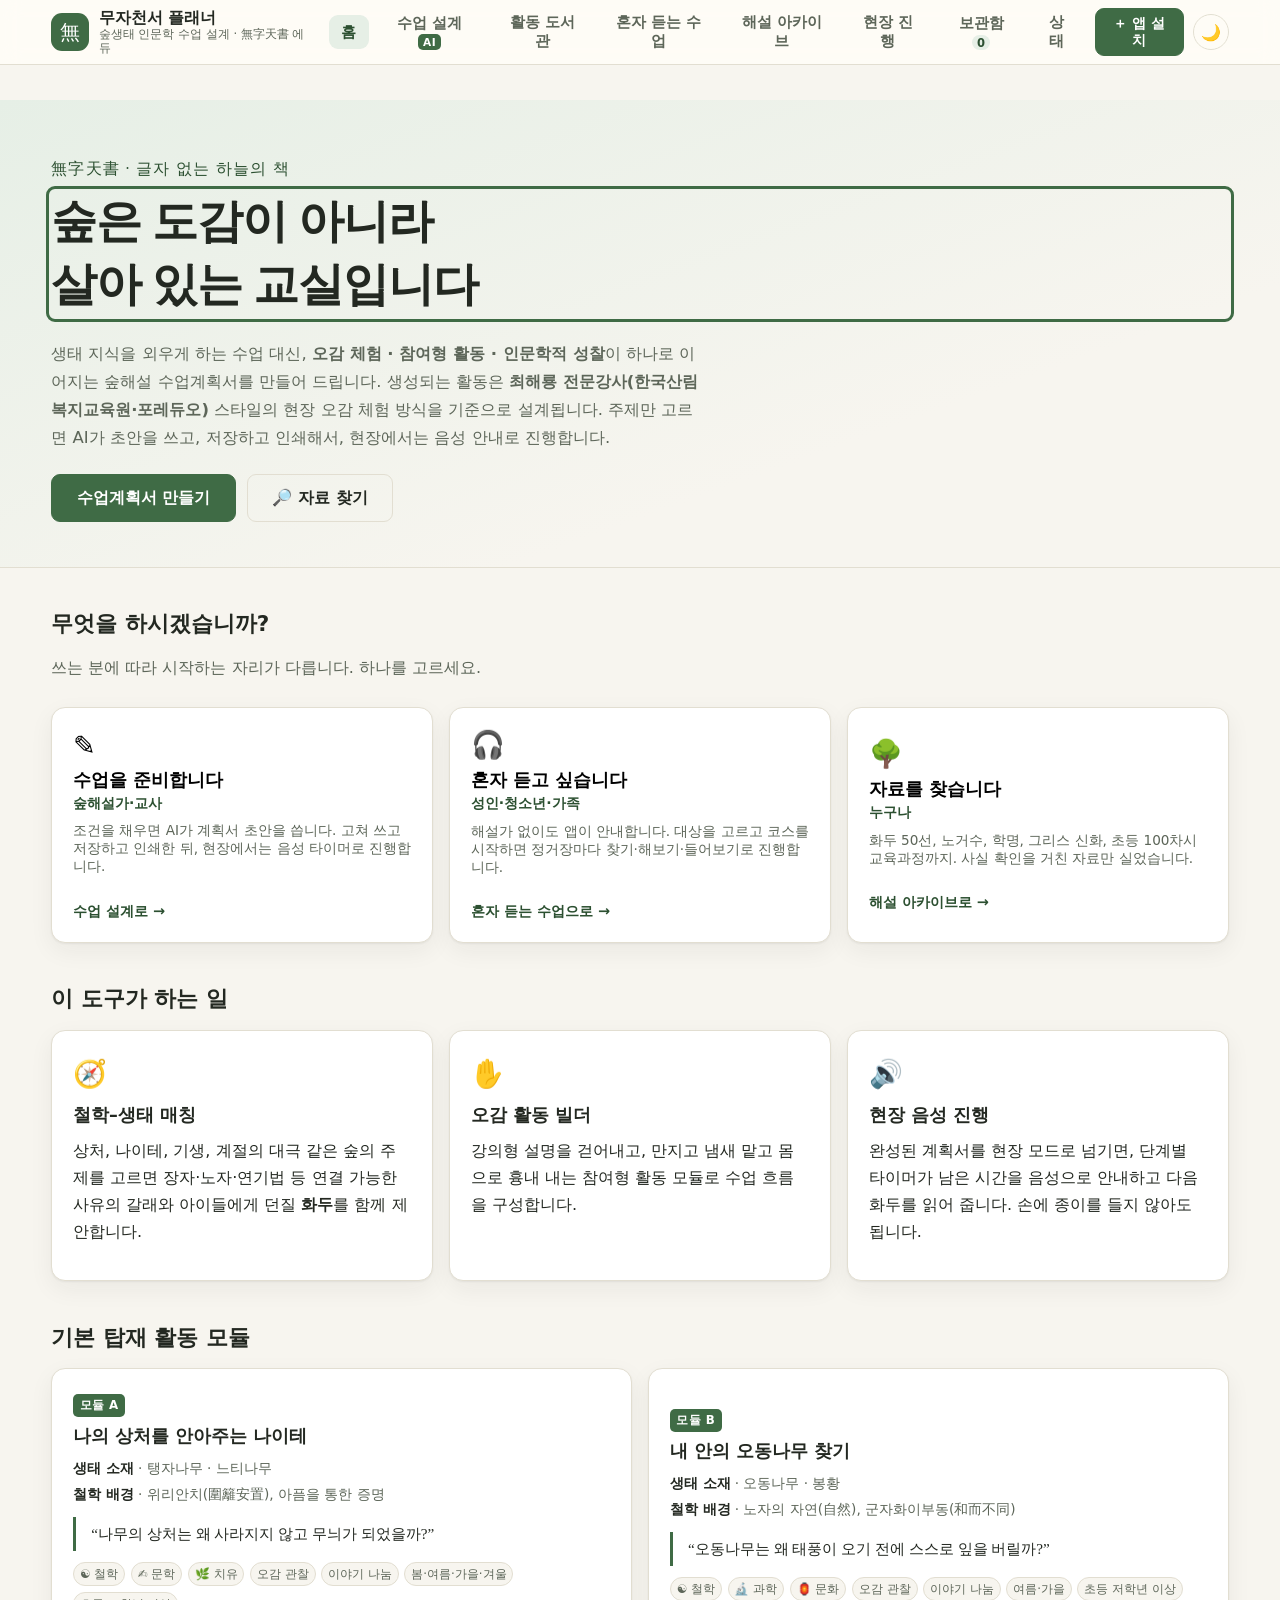
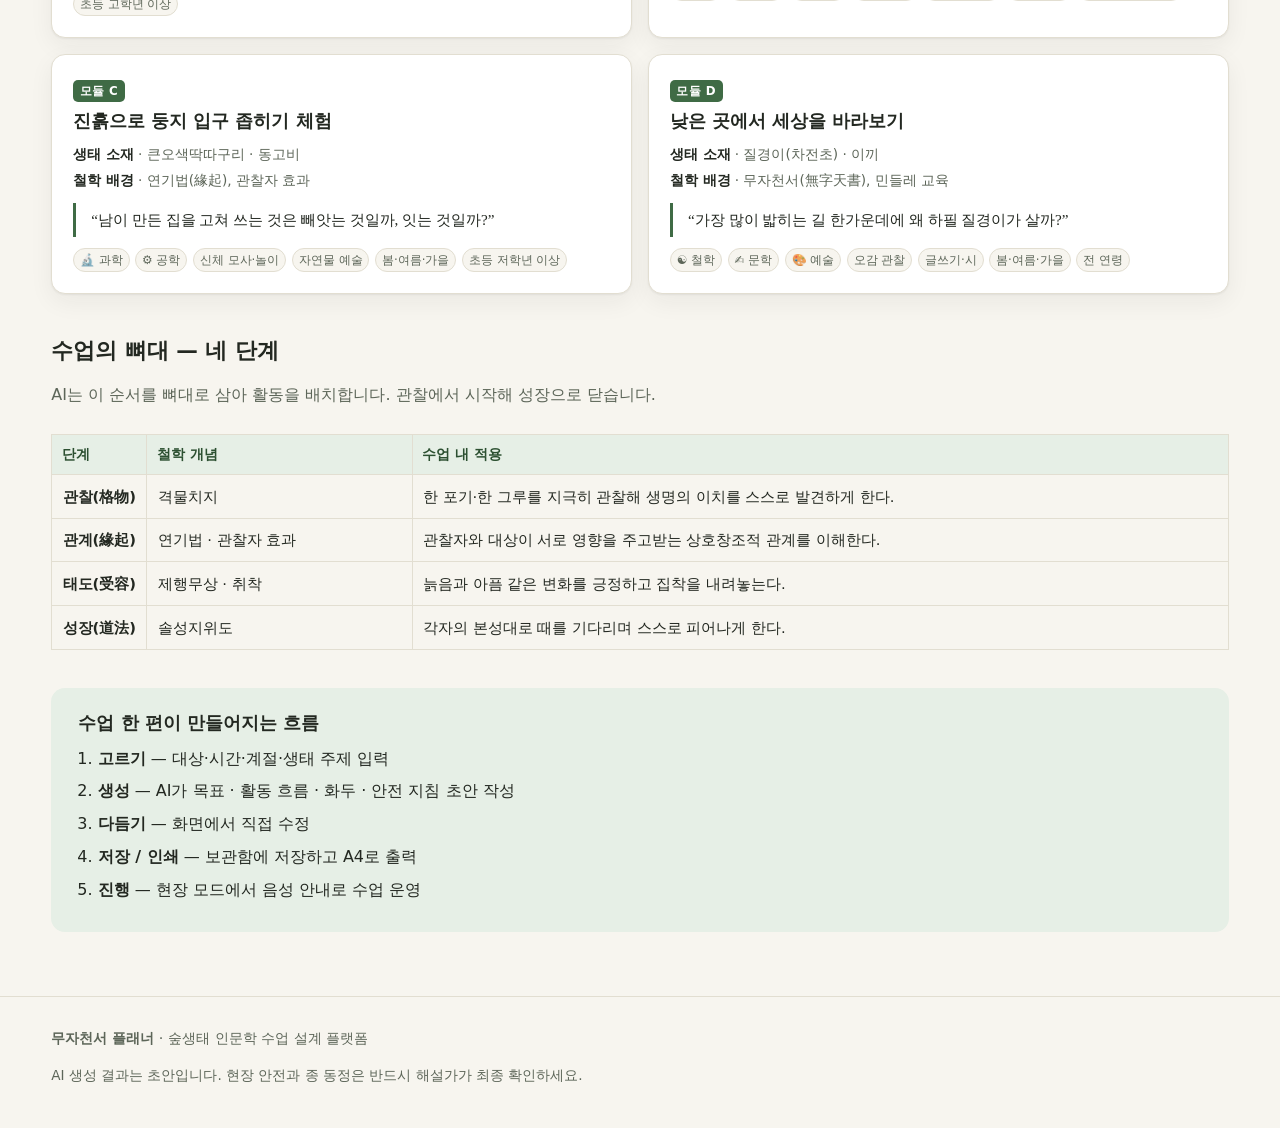
==== public/index.html @ d21515f6 "v2.1 자체 감사에서 찾은 결함 수정과 사용성·접근성 보강 앱을 스스로 검사해 결함을 찾고 고쳤습니다.  ## 결함 3건 1. 한 줄 기록이 저장만 되고 다시 볼 화면이 없었음 " ====
<!DOCTYPE html>
<html lang="ko">
<head>
<meta charset="UTF-8" />
<meta name="viewport" content="width=device-width, initial-scale=1.0, viewport-fit=cover" />
<title>무자천서 에듀 | 숲생태 인문학 기반 맞춤형 수업 설계 플랫폼</title>
<meta name="description" content="숲해설가와 생태교육자를 위한 AI 수업계획서 설계 도구. 오감 활동과 인문학적 성찰을 결합한 수업안을 만들고, 저장하고, 인쇄하고, 현장에서 음성 안내로 진행합니다." />
<meta name="theme-color" content="#3f6b45" />
<meta name="mobile-web-app-capable" content="yes" />
<meta name="apple-mobile-web-app-capable" content="yes" />
<meta name="apple-mobile-web-app-status-bar-style" content="default" />
<meta name="apple-mobile-web-app-title" content="무자천서" />
<link rel="manifest" href="manifest.webmanifest" />
<link rel="apple-touch-icon" href="icon-192.png" />
<link rel="stylesheet" href="css/style.css" />
<link rel="icon" href="data:image/svg+xml,<svg xmlns='http://www.w3.org/2000/svg' viewBox='0 0 100 100'><text y='.9em' font-size='90'>🌳</text></svg>" />
</head>
<body>

<a href="#main" class="skip-link">본문으로 바로가기</a>

<!-- ===== 헤더 / 네비게이션 ===== -->
<header class="site-header" id="siteHeader">
  <div class="wrap header-inner">
    <a href="#home" class="brand" data-nav="home">
      <span class="brand-mark">無</span>
      <span class="brand-text">
        <strong>무자천서 플래너</strong>
        <small>숲생태 인문학 수업 설계 · 無字天書 에듀</small>
      </span>
    </a>

    <button class="nav-toggle" id="navToggle" aria-label="메뉴 열기" aria-expanded="false">
      <span></span><span></span><span></span>
    </button>

    <nav class="site-nav" id="siteNav" aria-label="주요 메뉴">
      <button class="nav-link is-active" data-nav="home">홈</button>
      <button class="nav-link" data-nav="design">수업 설계 <span class="badge-ai">AI</span></button>
      <button class="nav-link" data-nav="library">활동 도서관</button>
      <button class="nav-link" data-nav="solo">혼자 듣는 수업</button>
      <button class="nav-link" data-nav="corpus">해설 아카이브</button>
      <button class="nav-link" data-nav="field">현장 진행</button>
      <button class="nav-link" data-nav="archive">보관함 <span class="chip" id="archiveCount">0</span></button>
      <button class="nav-link" data-nav="status">상태</button>
      <button class="btn btn-sm btn-primary install-btn" id="btnInstall" hidden>＋ 앱 설치</button>
      <button class="theme-toggle" id="themeToggle" aria-label="다크 모드 전환">🌙</button>
    </nav>
  </div>
</header>

<main id="main">

<!-- ===== 1. 홈 ===== -->
<section class="page is-active" id="page-home">
  <div class="hero">
    <div class="wrap">
      <p class="eyebrow">無字天書 · 글자 없는 하늘의 책</p>
      <h1>숲은 도감이 아니라<br />살아 있는 교실입니다</h1>
      <p class="lead">
        생태 지식을 외우게 하는 수업 대신, <b>오감 체험 · 참여형 활동 · 인문학적 성찰</b>이
        하나로 이어지는 숲해설 수업계획서를 만들어 드립니다.
        생성되는 활동은 <b>최해룡 전문강사(한국산림복지교육원·포레듀오)</b> 스타일의
        현장 오감 체험 방식을 기준으로 설계됩니다.
        주제만 고르면 AI가 초안을 쓰고, 저장하고 인쇄해서, 현장에서는 음성 안내로 진행합니다.
      </p>
      <div class="hero-actions">
        <button class="btn btn-primary btn-lg" data-nav="design">수업계획서 만들기</button>
        <button class="btn btn-ghost btn-lg" type="button" onclick="focusSearch()">🔎 자료 찾기</button>
      </div>
    </div>
  </div>

  <div class="wrap">
    <h2 class="section-title">무엇을 하시겠습니까?</h2>
    <p class="page-sub">쓰는 분에 따라 시작하는 자리가 다릅니다. 하나를 고르세요.</p>
    <div class="grid grid-3 fork">
      <button class="card fork-card" type="button" data-nav="design">
        <span class="fork-icon" aria-hidden="true">✎</span>
        <h3>수업을 준비합니다</h3>
        <p>숲해설가·교사</p>
        <p class="small">조건을 채우면 AI가 계획서 초안을 씁니다.
           고쳐 쓰고 저장하고 인쇄한 뒤, 현장에서는 음성 타이머로 진행합니다.</p>
        <span class="fork-go">수업 설계로 →</span>
      </button>
      <button class="card fork-card" type="button" data-nav="solo">
        <span class="fork-icon" aria-hidden="true">🎧</span>
        <h3>혼자 듣고 싶습니다</h3>
        <p>성인·청소년·가족</p>
        <p class="small">해설가 없이도 앱이 안내합니다. 대상을 고르고 코스를 시작하면
           정거장마다 찾기·해보기·들어보기로 진행합니다.</p>
        <span class="fork-go">혼자 듣는 수업으로 →</span>
      </button>
      <button class="card fork-card" type="button" data-nav="corpus">
        <span class="fork-icon" aria-hidden="true">🌳</span>
        <h3>자료를 찾습니다</h3>
        <p>누구나</p>
        <p class="small">화두 50선, 노거수, 학명, 그리스 신화, 초등 100차시 교육과정까지.
           사실 확인을 거친 자료만 실었습니다.</p>
        <span class="fork-go">해설 아카이브로 →</span>
      </button>
    </div>
  </div>

  <div class="wrap">
    <h2 class="section-title">이 도구가 하는 일</h2>
    <div class="grid grid-3">
      <article class="card">
        <div class="card-icon">🧭</div>
        <h3>철학–생태 매칭</h3>
        <p>상처, 나이테, 기생, 계절의 대극 같은 숲의 주제를 고르면 장자·노자·연기법 등
           연결 가능한 사유의 갈래와 아이들에게 던질 <b>화두</b>를 함께 제안합니다.</p>
      </article>
      <article class="card">
        <div class="card-icon">✋</div>
        <h3>오감 활동 빌더</h3>
        <p>강의형 설명을 걷어내고, 만지고 냄새 맡고 몸으로 흉내 내는
           참여형 활동 모듈로 수업 흐름을 구성합니다.</p>
      </article>
      <article class="card">
        <div class="card-icon">🔊</div>
        <h3>현장 음성 진행</h3>
        <p>완성된 계획서를 현장 모드로 넘기면, 단계별 타이머가 남은 시간을
           음성으로 안내하고 다음 화두를 읽어 줍니다. 손에 종이를 들지 않아도 됩니다.</p>
      </article>
    </div>

    <h2 class="section-title">기본 탑재 활동 모듈</h2>
    <div class="grid grid-2" id="homeModules"></div>

    <h2 class="section-title">수업의 뼈대 — 네 단계</h2>
    <p class="page-sub">AI는 이 순서를 뼈대로 삼아 활동을 배치합니다. 관찰에서 시작해 성장으로 닫습니다.</p>
    <div class="table-scroll">
      <table class="flow-table" id="frameworkTable"></table>
    </div>

    <div class="callout">
      <h3>수업 한 편이 만들어지는 흐름</h3>
      <ol class="flowline">
        <li><b>고르기</b> — 대상·시간·계절·생태 주제 입력</li>
        <li><b>생성</b> — AI가 목표 · 활동 흐름 · 화두 · 안전 지침 초안 작성</li>
        <li><b>다듬기</b> — 화면에서 직접 수정</li>
        <li><b>저장 / 인쇄</b> — 보관함에 저장하고 A4로 출력</li>
        <li><b>진행</b> — 현장 모드에서 음성 안내로 수업 운영</li>
      </ol>
    </div>
  </div>
</section>

<!-- ===== 2. 수업 설계 (AI) ===== -->
<section class="page" id="page-design">
  <div class="wrap">
    <h2 class="page-title">수업 설계 <span class="badge-ai">AI</span></h2>
    <p class="page-sub">아래 조건을 채우면 Gemini가 숲생태 인문학 수업계획서 초안을 만들어 줍니다.</p>

    <div class="design-layout">
      <!-- 입력 폼 -->
      <form class="panel form" id="planForm" novalidate>
        <div class="field">
          <label for="f-title">수업 제목 <span class="req">*</span></label>
          <input type="text" id="f-title" name="title" placeholder="예) 나의 상처를 안아주는 나이테" />
          <p class="hint">비워 두면 생성할 수 없습니다.</p>
        </div>

        <div class="field">
          <label for="f-program">프로그램 유형 <span class="req">*</span></label>
          <select id="f-program" name="program"></select>
          <p class="hint" id="programHint"></p>
        </div>

        <div class="field-row">
          <div class="field">
            <label for="f-target">연령 구분 (학습 대상) <span class="req">*</span></label>
            <select id="f-target" name="target"></select>
            <p class="hint" id="targetHint"></p>
          </div>
          <div class="field">
            <label for="f-size">인원</label>
            <input type="number" id="f-size" name="size" value="20" min="1" max="100" />
          </div>
        </div>

        <div class="field-row">
          <div class="field">
            <label for="f-duration">수업 시간(분) <span class="req">*</span></label>
            <select id="f-duration" name="duration">
              <option>60</option>
              <option selected>90</option>
              <option>120</option>
              <option>150</option>
              <option>180</option>
            </select>
          </div>
          <div class="field">
            <label for="f-season">계절</label>
            <select id="f-season" name="season">
              <option>봄</option><option>여름</option>
              <option selected>가을</option><option>겨울</option>
            </select>
          </div>
        </div>

        <div class="field">
          <label for="f-difficulty">난이도 조정</label>
          <select id="f-difficulty" name="difficulty"></select>
          <p class="hint" id="difficultyHint"></p>
        </div>

        <div class="field">
          <label for="f-mode">해설 모드</label>
          <select id="f-mode" name="mode"></select>
          <p class="hint" id="modeHint"></p>
        </div>

        <div class="field">
          <label for="f-place">장소 특성</label>
          <input type="text" id="f-place" name="place" placeholder="예) 도시숲 산책로, 계곡 옆 활엽수림" />
        </div>

        <div class="field">
          <label for="f-module">숲의 소재 (활동 모듈) <span class="req">*</span></label>
          <select id="f-module" name="module"></select>
          <p class="hint" id="moduleHint"></p>
        </div>

        <div class="field" id="customTopicField" hidden>
          <label for="f-topic">숲의 소재 직접 입력 <span class="req">*</span></label>
          <input type="text" id="f-topic" placeholder="예) 반딧불이, 칡, 도롱뇽" />
          <p class="hint">AI가 위키백과와 웹 검색으로 자료를 모아 처음부터 설계합니다.</p>
        </div>

        <div class="field">
          <label for="f-philosophy">철학적 배경</label>
          <input type="text" id="f-philosophy" name="philosophy" placeholder="모듈을 고르면 자동으로 채워집니다" />
        </div>

        <fieldset class="field">
          <legend>주제별 관심사 <span class="req">*</span> <span class="legend-sub">— 같은 나무도 어느 창으로 보느냐에 따라 수업이 달라집니다</span></legend>
          <div class="theme-picker" id="themePicker"></div>
        </fieldset>

        <fieldset class="field">
          <legend>활동 유형 (복수 선택)</legend>
          <div class="checks" id="activityTypes">
            <label><input type="checkbox" value="오감 관찰" checked /> 오감 관찰</label>
            <label><input type="checkbox" value="신체 모사·놀이" checked /> 신체 모사·놀이</label>
            <label><input type="checkbox" value="자연물 예술" /> 자연물 예술</label>
            <label><input type="checkbox" value="글쓰기·시" /> 글쓰기·시</label>
            <label><input type="checkbox" value="이야기 나눔" checked /> 이야기 나눔</label>
            <label><input type="checkbox" value="측정·기록" /> 측정·기록</label>
          </div>
        </fieldset>

        <div class="field">
          <label for="f-note">추가 요청 사항</label>
          <textarea id="f-note" name="note" rows="3" placeholder="예) 휠체어 이용 참가자가 있어요 / 비 오는 날 대안이 필요해요"></textarea>
        </div>

        <div class="field">
          <label class="switch">
            <input type="checkbox" id="f-search" /> 🔎 웹 검색으로 근거 찾기
          </label>
          <p class="hint">켜면 최신 자료를 검색해 <b>출처 링크</b>와 함께 만듭니다.
             무료 등급은 검색 한도가 작아 <b>기본은 꺼져 있고</b>, 한도에 걸리면 자동으로 꺼진 채 진행됩니다.
             위키백과 자료 수집은 항상 작동합니다.</p>
        </div>

        <div class="form-actions">
          <button type="submit" class="btn btn-primary btn-lg" id="btnGenerate">
            <span class="btn-label">수업계획서 생성</span>
          </button>
          <button type="button" class="btn btn-ghost" id="btnReset">초기화</button>
        </div>
        <p class="hint">
          ⓘ 생성에는 보통 10~25초가 걸립니다. 45초를 넘으면 자동으로 중단하고 안내합니다.
        </p>
      </form>

      <!-- 결과 -->
      <div class="panel result" id="resultPanel">
        <div class="result-empty" id="resultEmpty">
          <div class="card-icon">🌿</div>
          <p>왼쪽 조건을 채우고 <b>수업계획서 생성</b>을 눌러 주세요.<br />
             결과가 여기에 나타납니다.</p>
        </div>

        <div class="result-loading" id="resultLoading" hidden>
          <div class="spinner"></div>
          <p id="loadingText">숲을 걷는 중입니다… 수업계획서를 쓰고 있어요.</p>
          <div class="loadbar" aria-hidden="true"><div class="loadbar-fill"></div></div>
          <p class="hint" id="loadingSub">보통 10~25초가 걸립니다.</p>
        </div>

        <div class="alert" id="resultError" hidden role="alert">
          <b id="errorTitle">문제가 생겼습니다</b>
          <p id="errorMessage"></p>
          <button class="btn btn-sm" id="btnRetry">다시 시도</button>
        </div>

        <div id="resultBody" hidden>
          <div class="result-toolbar no-print">
            <button class="btn btn-primary btn-sm" id="btnSave">💾 보관함에 저장</button>
            <button class="btn btn-sm" id="btnPrint">🖨️ 인쇄 / PDF</button>
            <button class="btn btn-sm" id="btnToField">🔊 현장 진행으로 보내기</button>
            <button class="btn btn-sm" id="btnSpeakPlan">▶ 읽어 주기</button>
          </div>
          <article class="plan" id="planView"></article>
        </div>
      </div>
    </div>
  </div>
</section>

<!-- ===== 3. 활동 도서관 ===== -->
<section class="page" id="page-library">
  <div class="wrap">
    <h2 class="page-title">활동 도서관</h2>
    <p class="page-sub">최해룡 강사 스타일의 대표 현장 활동 모듈입니다. 카드를 누르면 수업 설계 폼에 그대로 실립니다.</p>

    <div class="panel discover no-print" id="discoverPanel">
      <h3>소재 탐색 <span class="badge-ai">AI</span></h3>
      <p class="small">목록에 없는 소재를 적어 보세요. 위키백과와 웹 검색으로 자료를 모아
         활동 모듈 초안을 만들어 드립니다. 마음에 들면 <b>내 모듈</b>로 저장해 수업 설계에 바로 씁니다.</p>
      <form class="discover-form" id="discoverForm">
        <label class="sr-only" for="d-keyword">소재 키워드</label>
        <input type="text" id="d-keyword" placeholder="예) 반딧불이, 칡, 자작나무, 도롱뇽, 이끼" />
        <label class="sr-only" for="d-target">대상 연령</label><select id="d-target" aria-label="대상 연령"></select>
        <button class="btn btn-primary" type="submit" id="btnDiscover">🔎 자료 모아 만들기</button>
      </form>
      <label class="switch" style="margin-top:.6rem">
        <input type="checkbox" id="d-search" /> 웹 검색도 함께 사용 (무료 한도 주의)
      </label>
      <div class="discover-loading" id="discoverLoading" hidden>
        <div class="loadbar"><div class="loadbar-fill"></div></div>
        <p class="hint" id="discoverLoadingText">자료를 모으는 중입니다…</p>
      </div>
      <div class="alert" id="discoverError" hidden role="alert">
        <b>찾지 못했습니다</b><p id="discoverErrorMsg"></p>
      </div>
      <div id="discoverResult" hidden></div>
    </div>

    <div class="filters no-print" id="themeFilters">
      <span class="filter-label">관심사</span>
      <button class="pill is-active" data-theme="all">전체</button>
    </div>

    <div class="filters no-print" id="libraryFilters">
      <span class="filter-label">활동 유형</span>
      <button class="pill is-active" data-filter="all">전체</button>
      <button class="pill" data-filter="오감 관찰">오감 관찰</button>
      <button class="pill" data-filter="신체 모사·놀이">신체 모사</button>
      <button class="pill" data-filter="자연물 예술">자연물 예술</button>
      <button class="pill" data-filter="글쓰기·시">글쓰기·시</button>
    </div>

    <div class="grid grid-2" id="libraryGrid"></div>

    <h2 class="section-title">철학 개념 사전</h2>
    <p class="page-sub">개념어가 어떤 생태 현상과 만나는지 한 줄로 정리했습니다. 화두를 다듬을 때 찾아보세요.</p>
    <div class="concept-grid" id="conceptGrid"></div>

    <h2 class="section-title">수업하기 좋은 노거수</h2>
    <p class="page-sub">현장 답사지 후보입니다. 방문 전 보호수 지정 여부와 출입 규정을 반드시 확인하세요.</p>
    <div class="booklist" id="siteList"></div>

    <h2 class="section-title">생태 인문학 추천 도서 · 자료</h2>
    <p class="page-sub">수업의 사유를 깊게 하는 참고 문헌입니다. 화두를 다듬을 때 함께 펼쳐 보세요.</p>
    <div class="booklist" id="bookList"></div>
  </div>
</section>

<!-- ===== 4. 혼자 듣는 숲수업 ===== -->
<section class="page" id="page-solo">
  <div class="wrap">
    <h2 class="page-title">혼자 듣는 숲수업</h2>
    <p class="page-sub">해설가가 없어도 앱이 대신 안내합니다. 대상을 고르고 코스를 시작하면
       정거장마다 <b>찾기 → 해 보기 → 들어보기 → 물음</b> 순서로 진행합니다.
       이어폰을 끼고 걸으면서 들으세요. 진행 위치는 이 기기에 저장됩니다.</p>
    <div id="soloBody"></div>
  </div>
</section>

<!-- ===== 5. 해설 아카이브 ===== -->
<section class="page" id="page-corpus">
  <div class="wrap">
    <h2 class="page-title">해설 아카이브</h2>
    <p class="page-sub">숲을 읽는 6대 분류, 화두 50선, 사실 확인을 통과한 노거수, 3박 4일 기행 코스입니다.
       카드의 버튼을 누르면 그대로 수업 설계 폼에 실립니다.</p>

    <div class="panel search-panel no-print">
      <label class="sr-only" for="globalSearch">자료 전체 검색</label>
      <input type="search" id="globalSearch" class="search-input search-big"
             placeholder="🔎 무엇이든 찾아보세요 — 예) 재선충, 복수초, 다프네, 나이테" />
      <p class="hint">활동 모듈 · 화두 · 노거수 · 학명 · 신화 · 100차시 · 자율 코스를 한 번에 훑습니다.</p>
      <div id="searchResults"></div>
    </div>

    <div class="tab-groups no-print" id="corpusTabs" role="tablist" aria-label="해설 아카이브 갈래">
      <div class="tab-group">
        <span class="filter-label">숲을 읽는 눈</span>
        <button class="pill is-active" role="tab" aria-selected="true" data-ctab="taxonomy">6대 분류 60</button>
        <button class="pill" role="tab" aria-selected="false" data-ctab="hwadu">화두 50선</button>
        <button class="pill" role="tab" aria-selected="false" data-ctab="names">학명 40선</button>
        <button class="pill" role="tab" aria-selected="false" data-ctab="myth">신화가 남긴 이름</button>
      </div>
      <div class="tab-group">
        <span class="filter-label">수업으로 쓰기</span>
        <button class="pill" role="tab" aria-selected="false" data-ctab="lessons">초등 100차시</button>
        <button class="pill" role="tab" aria-selected="false" data-ctab="scenarios">5시간 시나리오</button>
        <button class="pill" role="tab" aria-selected="false" data-ctab="courses">3박 4일 코스</button>
      </div>
      <div class="tab-group">
        <span class="filter-label">찾아갈 곳</span>
        <button class="pill" role="tab" aria-selected="false" data-ctab="trees">노거수</button>
        <button class="pill" role="tab" aria-selected="false" data-ctab="palace">동궐도 · 창덕궁</button>
        <button class="pill" role="tab" aria-selected="false" data-ctab="wilson">윌슨의 한반도</button>
        <button class="pill" role="tab" aria-selected="false" data-ctab="notes">현장 메모</button>
      </div>
      <div class="tab-group tab-group-mark">
        <span class="filter-label">확인의 기록</span>
        <button class="pill pill-mark" role="tab" aria-selected="false" data-ctab="corrections">✎ 정정 기록 18</button>
      </div>
    </div>

    <div id="corpusBody"></div>
  </div>
</section>

<!-- ===== 5. 현장 진행 (음성) ===== -->
<section class="page" id="page-field">
  <div class="wrap">
    <h2 class="page-title">현장 진행</h2>
    <p class="page-sub">계획서를 고르면 단계별 타이머가 돌아갑니다. 남은 시간과 다음 활동을 음성으로 안내합니다.</p>

    <div class="panel field-setup no-print">
      <div class="field-row">
        <div class="field">
          <label for="fieldSelect">진행할 계획서</label>
          <select id="fieldSelect"><option value="">— 보관함에 저장된 계획서가 없습니다 —</option></select>
        </div>
        <div class="field">
          <label for="voiceRate">음성 속도</label>
          <input type="range" id="voiceRate" min="0.6" max="1.4" step="0.1" value="1" />
          <p class="hint"><span id="voiceRateVal">1.0</span> 배속</p>
        </div>
      </div>
      <label class="switch">
        <input type="checkbox" id="voiceOn" checked /> 음성 안내 사용
      </label>
      <button class="btn btn-sm" id="btnVoiceTest">🔈 음성 테스트</button>
      <p class="hint" id="voiceSupportHint"></p>
    </div>

    <div class="field-stage" id="fieldStage" hidden>
      <div class="timer-card">
        <p class="timer-step" id="timerStepName">—</p>
        <div class="timer-clock" id="timerClock">00:00</div>
        <div class="timer-bar"><div class="timer-bar-fill" id="timerBarFill"></div></div>
        <p class="timer-question" id="timerQuestion"></p>
        <div class="timer-controls">
          <button class="btn btn-primary" id="btnFieldStart">▶ 시작</button>
          <button class="btn" id="btnFieldPause">⏸ 일시정지</button>
          <button class="btn" id="btnFieldNext">⏭ 다음 단계</button>
          <button class="btn btn-ghost" id="btnFieldStop">■ 종료</button>
        </div>
      </div>
      <ol class="step-list" id="fieldStepList"></ol>
    </div>
  </div>
</section>

<!-- ===== 5. 보관함 ===== -->
<section class="page" id="page-archive">
  <div class="wrap">
    <h2 class="page-title">보관함</h2>
    <p class="page-sub">저장한 계획서와 기록은 <b>이 브라우저 안에만</b> 있습니다.
       기기를 바꾸거나 브라우저를 정리하면 사라지니, 가끔 내보내기로 백업해 두세요.</p>

    <div class="panel backup-panel no-print">
      <p class="small" id="storeStats">불러오는 중…</p>
      <div class="btn-row">
        <button class="btn btn-sm btn-primary" id="btnExportAll">⬇ 전체 백업 내보내기</button>
        <label class="btn btn-sm file-btn">⬆ 백업 불러오기
          <input type="file" id="importFile" accept="application/json" hidden /></label>
      </div>
      <p class="hint">계획서 · 내가 만든 모듈 · 한 줄 기록 · 자율수업 진행 위치를 한 파일에 담습니다.</p>
    </div>

    <div class="filters no-print" id="archiveTabs" role="tablist" aria-label="보관함 갈래">
      <button class="pill is-active" type="button" role="tab" aria-selected="true" data-atab="plans">계획서</button>
      <button class="pill" type="button" role="tab" aria-selected="false" data-atab="memos">📓 나의 기록</button>
    </div>

    <div id="archivePlans">
      <div class="filters no-print">
        <label class="sr-only" for="archiveSearch">계획서 검색</label>
        <input type="search" id="archiveSearch" placeholder="제목·주제로 검색" class="search-input" />
      </div>
      <div id="archiveList" class="archive-list"></div>
      <p class="empty-note" id="archiveEmpty">아직 저장된 계획서가 없습니다.</p>
    </div>

    <div id="archiveMemos" hidden>
      <p class="page-sub">「혼자 듣는 수업」을 마치고 남긴 한 줄입니다.
         숲에서 무엇이 남았는지 여기에 쌓입니다.</p>
      <div id="memoList" class="archive-list"></div>
      <p class="empty-note" id="memoEmpty">아직 남긴 기록이 없습니다.
         「혼자 듣는 수업」에서 코스를 하나 마치면 이곳에 쌓입니다.</p>
    </div>
  </div>
</section>

<!-- ===== 6. 상태 · 진단 ===== -->
<section class="page" id="page-status">
  <div class="wrap">
    <h2 class="page-title">상태 · 진단</h2>
    <p class="page-sub">AI 기능이 안 될 때 여기서 원인을 찾습니다. API 키 값은 절대 표시되지 않습니다.</p>

    <div class="panel">
      <div class="status-actions">
        <button class="btn btn-primary" id="btnCheck">🔍 상태 확인</button>
        <button class="btn" id="btnProbe">🧪 연결 진단 (실제 호출)</button>
      </div>
      <div id="statusResult">
        <p class="empty-note">버튼을 눌러 확인해 주세요.</p>
      </div>
    </div>

    <h2 class="section-title">휴대폰에서 앱처럼 쓰기</h2>
    <div class="grid grid-2">
      <article class="card">
        <div class="card-icon">📱</div>
        <h3>안드로이드 · 크롬</h3>
        <p>주소창 옆 <b>⋮</b> → <b>앱 설치</b> 또는 <b>홈 화면에 추가</b>.
           위쪽 <b>＋ 앱 설치</b> 버튼이 보이면 그걸 눌러도 됩니다.</p>
      </article>
      <article class="card">
        <div class="card-icon">🍎</div>
        <h3>아이폰 · 사파리</h3>
        <p>아래 <b>공유 <span aria-hidden="true">⬆</span></b> → <b>홈 화면에 추가</b>.
           설치하면 주소창 없이 전체 화면으로 열립니다.</p>
      </article>
    </div>

    <div class="callout">
      <h3>숲에서 신호가 약할 때</h3>
      <p>한 번 열어 둔 화면과 <b>보관함에 저장한 계획서</b>는 인터넷이 없어도 볼 수 있습니다.
         현장 진행 타이머와 음성 안내도 오프라인에서 작동합니다.
         다만 <b>AI 생성과 소재 탐색</b>은 인터넷이 필요합니다 — 출발 전에 미리 만들어 저장해 두세요.</p>
    </div>
  </div>
</section>

</main>

<!-- 모바일 하단 탭 -->
<nav class="tabbar no-print" id="tabbar" aria-label="모바일 메뉴">
  <button data-nav="home"><span>🏠</span>홈</button>
  <button data-nav="design"><span>✎</span>설계</button>
  <button data-nav="library"><span>📚</span>도서관</button>
  <button data-nav="solo"><span>🎧</span>혼자듣기</button>
  <button data-nav="corpus"><span>🌳</span>아카이브</button>
  <button data-nav="field"><span>🔊</span>현장</button>
  <button data-nav="archive"><span>💾</span>보관함</button>
  <button data-nav="status"><span>⚙</span>상태</button>
</nav>

<footer class="site-footer no-print">
  <div class="wrap">
    <p><b>무자천서 플래너</b> · 숲생태 인문학 수업 설계 플랫폼</p>
    <p class="small">AI 생성 결과는 초안입니다. 현장 안전과 종 동정은 반드시 해설가가 최종 확인하세요.</p>
  </div>
</footer>

<!-- 인쇄 전용 영역 -->
<div id="printArea" class="print-only"></div>

<div class="toast" id="toast" hidden></div>

<script src="js/data.js"></script>
<script src="js/storage.js"></script>
<script src="js/voice.js"></script>
<script src="js/planner.js"></script>
<script src="js/discover.js"></script>
<script src="js/library.js"></script>
<script src="js/status.js"></script>
<script src="js/pwa.js"></script>
<script src="js/solo.js"></script>
<script src="js/lessons.js"></script>
<script src="js/search.js"></script>
<script src="js/corpus.js"></script>
<script src="js/field.js"></script>
<script src="js/app.js"></script>
</body>
</html>
---- public/css/style.css ----
/* =========================================================
   무자천서 플래너 — style.css
   1) 디자인 토큰  2) 기본요소  3) 헤더/네비  4) 페이지 공통
   5) 홈  6) 수업설계  7) 도서관  8) 현장진행  9) 보관함
   10) 반응형  11) 인쇄
   ========================================================= */

/* ---------- 1) 디자인 토큰 ---------- */
:root{
  --bg:#f7f5ef;
  --bg-soft:#fffdf8;
  --surface:#ffffff;
  --line:#e2ded1;
  --text:#232821;
  --text-soft:#5d6659;
  --accent:#3f6b45;
  --accent-strong:#2c5031;
  --accent-soft:#e6efe6;
  --warn:#a4501f;
  --warn-soft:#fbeade;
  --danger:#9b2c2c;
  --radius:14px;
  --radius-sm:9px;
  --shadow:0 1px 2px rgba(35,40,33,.06), 0 8px 24px rgba(35,40,33,.06);
  --font:"Pretendard","Noto Sans KR","맑은 고딕",system-ui,-apple-system,sans-serif;
  --serif:"Nanum Myeongjo","Batang",serif;
}
[data-theme="dark"]{
  --bg:#161a16;
  --bg-soft:#1c211c;
  --surface:#222922;
  --line:#39413a;
  --text:#e8ece6;
  --text-soft:#a8b3a6;
  --accent:#8fc096;
  --accent-strong:#b3d8b8;
  --accent-soft:#2a352b;
  --warn:#e2a273;
  --warn-soft:#3a2c20;
  --danger:#e08585;
  --shadow:0 1px 2px rgba(0,0,0,.3), 0 8px 24px rgba(0,0,0,.25);
}

/* ---------- 2) 기본 요소 ---------- */
*,*::before,*::after{box-sizing:border-box;}
html{scroll-behavior:smooth;}
body{
  margin:0; background:var(--bg); color:var(--text);
  font-family:var(--font); font-size:16px; line-height:1.7;
  -webkit-text-size-adjust:100%;
}
h1,h2,h3,h4{line-height:1.35; margin:0 0 .5em;}
h1{font-size:2.1rem; letter-spacing:-.02em;}
h2{font-size:1.5rem;}
h3{font-size:1.1rem;}
p{margin:0 0 .9em;}
b,strong{font-weight:700;}
a{color:var(--accent-strong);}
.wrap{width:min(1180px,92vw); margin-inline:auto;}
.small{font-size:.85rem; color:var(--text-soft);}
.hint{font-size:.82rem; color:var(--text-soft); margin:.35em 0 0;}
.req{color:var(--danger);}

button{font-family:inherit; font-size:1rem; cursor:pointer;}
.btn{
  display:inline-flex; align-items:center; gap:.4em; justify-content:center;
  padding:.62em 1.1em; border-radius:var(--radius-sm);
  border:1px solid var(--line); background:var(--surface); color:var(--text);
  font-weight:600; transition:.15s ease; line-height:1.2;
}
.btn:hover{border-color:var(--accent); color:var(--accent-strong);}
.btn:disabled{opacity:.55; cursor:not-allowed;}
.btn-primary{background:var(--accent); border-color:var(--accent); color:#fff;}
.btn-primary:hover{background:var(--accent-strong); border-color:var(--accent-strong); color:#fff;}
.btn-ghost{background:transparent;}
.btn-lg{padding:.8em 1.5em; font-size:1.02rem;}
.btn-sm{padding:.45em .8em; font-size:.87rem;}
.file-btn{cursor:pointer;}

input,select,textarea{
  width:100%; padding:.6em .75em; font:inherit; color:var(--text);
  background:var(--bg-soft); border:1px solid var(--line);
  border-radius:var(--radius-sm); transition:.15s;
}
input:focus,select:focus,textarea:focus{
  outline:none; border-color:var(--accent); box-shadow:0 0 0 3px var(--accent-soft);
}
textarea{resize:vertical;}
:focus-visible{outline:2px solid var(--accent); outline-offset:2px;}

.badge-ai{
  font-size:.66rem; font-weight:800; letter-spacing:.06em;
  background:var(--accent); color:#fff; padding:.15em .45em; border-radius:5px;
  vertical-align:middle;
}
.chip{
  font-size:.72rem; background:var(--accent-soft); color:var(--accent-strong);
  padding:.05em .45em; border-radius:99px; font-weight:700;
}

/* ---------- 3) 헤더 / 네비게이션 ---------- */
.site-header{
  position:sticky; top:0; z-index:50;
  background:color-mix(in srgb, var(--bg-soft) 88%, transparent);
  backdrop-filter:blur(10px);
  border-bottom:1px solid var(--line);
}
.header-inner{display:flex; align-items:center; gap:1rem; min-height:64px;}
.brand{display:flex; align-items:center; gap:.6rem; text-decoration:none; color:inherit; background:none; border:0; cursor:pointer; padding:0;}
.brand-mark{
  width:38px; height:38px; display:grid; place-items:center;
  background:var(--accent); color:#fff; border-radius:11px;
  font-family:var(--serif); font-size:1.25rem; flex:none;
}
.brand-text{display:flex; flex-direction:column; line-height:1.2; text-align:left;}
.brand-text strong{font-size:1.02rem;}
.brand-text small{font-size:.72rem; color:var(--text-soft);}

.site-nav{margin-left:auto; display:flex; align-items:center; gap:.2rem;}
.nav-link{
  background:none; border:0; padding:.5em .8em; border-radius:var(--radius-sm);
  color:var(--text-soft); font-weight:600; font-size:.94rem;
}
.nav-link:hover{background:var(--accent-soft); color:var(--accent-strong);}
.nav-link.is-active{background:var(--accent-soft); color:var(--accent-strong);}
.theme-toggle{
  background:none; border:1px solid var(--line); border-radius:99px;
  width:36px; height:36px; margin-left:.4rem; font-size:1rem;
}
.nav-toggle{display:none; margin-left:auto; background:none; border:0; width:42px; height:42px; padding:9px;}
.nav-toggle span{display:block; height:2px; background:var(--text); margin:5px 0; border-radius:2px; transition:.2s;}

/* ---------- 4) 페이지 공통 ---------- */
.page{display:none; padding:2.2rem 0 4rem;}
.page.is-active{display:block; animation:fade .28s ease;}
@keyframes fade{from{opacity:0; transform:translateY(6px);} to{opacity:1; transform:none;}}
.page-title{font-size:1.75rem; margin-bottom:.2em;}
.page-sub{color:var(--text-soft); margin-bottom:1.6rem;}
.section-title{margin:2.6rem 0 1rem; font-size:1.35rem;}
.panel{
  background:var(--surface); border:1px solid var(--line);
  border-radius:var(--radius); padding:1.4rem; box-shadow:var(--shadow);
}
.grid{display:grid; gap:1rem;}
.grid-2{grid-template-columns:repeat(2,1fr);}
.grid-3{grid-template-columns:repeat(3,1fr);}
.card{
  background:var(--surface); border:1px solid var(--line);
  border-radius:var(--radius); padding:1.3rem; box-shadow:var(--shadow);
  transition:.18s ease;
}
.card-icon{font-size:1.7rem; margin-bottom:.4rem;}

/* ---------- 5) 홈 ---------- */
.hero{
  background:linear-gradient(160deg,var(--accent-soft),transparent 70%);
  padding:3.4rem 0 2.8rem; border-bottom:1px solid var(--line); margin-bottom:1rem;
}
.eyebrow{font-family:var(--serif); color:var(--accent-strong); letter-spacing:.08em; margin-bottom:.6em;}
.hero h1{font-family:var(--serif); font-size:clamp(1.8rem,4.2vw,2.9rem);}
.lead{max-width:62ch; color:var(--text-soft); font-size:1.03rem;}
.hero-actions{display:flex; gap:.7rem; flex-wrap:wrap; margin-top:1.4rem;}
.callout{
  margin:2.4rem 0 0; background:var(--accent-soft);
  border-radius:var(--radius); padding:1.5rem 1.7rem;
}
.flowline{margin:0; padding-left:1.2em;}
.flowline li{margin:.35em 0;}

.module-card{cursor:pointer; text-align:left; width:100%; font:inherit; color:inherit;}
.module-card:hover{border-color:var(--accent); transform:translateY(-2px);}
.module-tag{
  display:inline-block; font-size:.74rem; font-weight:700; letter-spacing:.04em;
  background:var(--accent); color:#fff; padding:.12em .55em; border-radius:5px; margin-bottom:.5rem;
}
.module-meta{font-size:.85rem; color:var(--text-soft); margin:.2em 0;}
.module-meta b{color:var(--text);}
.module-types{display:flex; flex-wrap:wrap; gap:.35rem; margin-top:.7rem;}
.module-types span{
  font-size:.74rem; background:var(--bg); border:1px solid var(--line);
  padding:.1em .5em; border-radius:99px; color:var(--text-soft);
}

/* ---------- 6) 수업 설계 ---------- */
.design-layout{display:grid; grid-template-columns:minmax(0,380px) minmax(0,1fr); gap:1.2rem; align-items:start;}
.field{margin-bottom:1rem;}
.field label,.field legend{display:block; font-weight:600; font-size:.9rem; margin-bottom:.35em;}
.field-row{display:grid; grid-template-columns:1fr 1fr; gap:.8rem;}
fieldset.field{border:0; padding:0; margin-inline:0;}
.checks{display:grid; grid-template-columns:1fr 1fr; gap:.3rem .6rem;}
.checks label{display:flex; align-items:center; gap:.4em; font-weight:500; font-size:.9rem; margin:0;}
.checks input{width:auto;}
.form-actions{display:flex; gap:.6rem; flex-wrap:wrap; margin-top:1.2rem;}
.is-invalid{border-color:var(--danger) !important; box-shadow:0 0 0 3px rgba(155,44,44,.12);}

.result{min-height:320px;}
.result-empty,.result-loading{
  display:grid; place-items:center; text-align:center;
  min-height:300px; color:var(--text-soft);
}
.spinner{
  width:38px; height:38px; border-radius:50%;
  border:3px solid var(--accent-soft); border-top-color:var(--accent);
  animation:spin .9s linear infinite; margin-bottom:.9rem;
}
@keyframes spin{to{transform:rotate(360deg);}}
/* 소재 탐색 */
.discover{margin-bottom:1.4rem;}
.discover h3{margin-bottom:.2em;}
.discover-form{display:flex; gap:.5rem; flex-wrap:wrap; margin-top:.9rem;}
.discover-form input{flex:2 1 220px;}
.discover-form select{flex:1 1 150px;}
.discover-form .btn{flex:0 0 auto;}
.discover-loading{margin-top:1rem; text-align:center;}
#discoverResult{margin-top:1.2rem;}
.source-list{margin:.6rem 0 0; padding-left:1.2em; font-size:.83rem; color:var(--text-soft);}
.source-list li{margin:.15em 0; word-break:break-all;}
.custom-tag{
  display:inline-block; font-size:.72rem; font-weight:700; background:var(--warn);
  color:#fff; padding:.1em .5em; border-radius:5px; margin-left:.4em;
}
@media (max-width:720px){ .discover-form input,.discover-form select,.discover-form .btn{flex:1 1 100%;} }

/* 확인 필요 안내 */
.caution-box{
  background:var(--warn-soft); border-left:3px solid var(--warn);
  padding:.6em .8em; border-radius:6px; font-size:.85rem; margin:.7rem 0 0; color:var(--text);
}
.caution-inline{color:var(--warn); font-size:.82rem; font-weight:600;}

/* 철학 개념 사전 */
.concept-grid{display:grid; grid-template-columns:repeat(2,1fr); gap:.6rem;}
.concept{
  background:var(--surface); border:1px solid var(--line); border-radius:var(--radius-sm);
  padding:.8rem 1rem;
}
.concept b{display:block; font-family:var(--serif); font-size:1rem; margin-bottom:.2em; color:var(--accent-strong);}
.concept p{margin:0; font-size:.87rem; color:var(--text-soft);}
@media (max-width:720px){ .concept-grid{grid-template-columns:1fr;} }

/* 관심사 선택 칩 */
.legend-sub{font-weight:400; font-size:.8rem; color:var(--text-soft);}
.theme-picker{display:flex; flex-wrap:wrap; gap:.4rem;}
.theme-chip{
  border:1px solid var(--line); background:var(--surface); color:var(--text-soft);
  border-radius:99px; padding:.4em .85em; font-size:.88rem; font-weight:600;
  display:inline-flex; align-items:center; gap:.35em; transition:.15s;
}
.theme-chip:hover{border-color:var(--accent); color:var(--accent-strong);}
.theme-chip.is-on{background:var(--accent); border-color:var(--accent); color:#fff;}
.theme-chip.is-invalid{border-color:var(--danger);}
.filter-label{font-size:.82rem; font-weight:700; color:var(--text-soft); margin-right:.2rem;}
.plan-themes{display:flex; flex-wrap:wrap; gap:.35rem; margin:.6rem 0 1rem;}
.plan-themes span{
  font-size:.8rem; border:1px solid var(--accent); color:var(--accent-strong);
  padding:.1em .6em; border-radius:99px; font-weight:600;
}

/* 로딩바 (지연 안내) */
.loadbar{
  width:min(320px,80%); height:6px; margin:.2rem auto .6rem;
  background:var(--accent-soft); border-radius:99px; overflow:hidden;
}
.loadbar-fill{
  width:40%; height:100%; background:var(--accent); border-radius:99px;
  animation:slide 1.5s ease-in-out infinite;
}
@keyframes slide{ 0%{transform:translateX(-110%);} 100%{transform:translateX(260%);} }

/* 추천 도서 */
.booklist{display:grid; gap:.7rem;}
.book{
  background:var(--surface); border:1px solid var(--line); border-radius:var(--radius);
  padding:1rem 1.2rem; display:flex; gap:1rem; align-items:flex-start;
}
.book-mark{
  flex:none; width:34px; height:34px; border-radius:9px; display:grid; place-items:center;
  background:var(--accent-soft); color:var(--accent-strong); font-family:var(--serif); font-size:1.05rem;
}
.book h3{margin:0 0 .15em; font-size:1rem;}
.book p{margin:0; font-size:.88rem; color:var(--text-soft);}
.book .book-why{color:var(--text); margin-top:.35em;}

.alert{
  background:var(--warn-soft); border:1px solid var(--warn);
  border-radius:var(--radius-sm); padding:1rem 1.1rem; color:var(--text);
}
.alert b{display:block; margin-bottom:.3em; color:var(--warn);}
.result-toolbar{display:flex; gap:.5rem; flex-wrap:wrap; margin-bottom:1.2rem; padding-bottom:1rem; border-bottom:1px solid var(--line);}

/* 계획서 본문 */
.plan h3.plan-title{font-family:var(--serif); font-size:1.55rem; margin-bottom:.3em;}
.plan-meta{display:flex; flex-wrap:wrap; gap:.4rem; margin-bottom:1.2rem;}
.plan-meta span{
  font-size:.82rem; background:var(--accent-soft); color:var(--accent-strong);
  padding:.15em .6em; border-radius:99px; font-weight:600;
}
.plan-block{margin:1.5rem 0;}
.plan-block > h4{
  font-size:.86rem; letter-spacing:.09em; text-transform:uppercase;
  color:var(--accent); border-bottom:1px solid var(--line);
  padding-bottom:.35em; margin-bottom:.8em;
}
.plan ul{margin:0; padding-left:1.2em;}
.plan ul li{margin:.28em 0;}
.quote{
  font-family:var(--serif); font-size:1.05rem; line-height:1.8;
  border-left:3px solid var(--accent); padding:.2em 0 .2em 1em; color:var(--text);
}
.flow-table{width:100%; border-collapse:collapse; font-size:.92rem;}
.flow-table th,.flow-table td{border:1px solid var(--line); padding:.6em .7em; text-align:left; vertical-align:top;}
.flow-table th{background:var(--accent-soft); color:var(--accent-strong); font-size:.85rem; white-space:nowrap;}
.flow-table td.t-time{white-space:nowrap; font-variant-numeric:tabular-nums; width:5.5em;}
.table-scroll{overflow-x:auto;}
[contenteditable="true"]:hover{background:var(--accent-soft); border-radius:4px;}

/* ---------- 7) 활동 도서관 ---------- */
.filters{display:flex; gap:.5rem; flex-wrap:wrap; align-items:center; margin-bottom:1.2rem;}
.pill{
  border:1px solid var(--line); background:var(--surface); color:var(--text-soft);
  padding:.4em .95em; border-radius:99px; font-size:.88rem; font-weight:600;
}
.pill.is-active{background:var(--accent); border-color:var(--accent); color:#fff;}
.search-input{max-width:280px;}

/* ---------- 8) 현장 진행 ---------- */
.switch{display:inline-flex; align-items:center; gap:.45em; font-weight:600; font-size:.92rem; margin-right:1rem;}
.switch input{width:auto;}
.field-stage{margin-top:1.2rem; display:grid; grid-template-columns:minmax(0,1fr) minmax(0,340px); gap:1.2rem; align-items:start;}
.timer-card{
  background:var(--accent); color:#fff; border-radius:var(--radius);
  padding:2rem 1.7rem; text-align:center; box-shadow:var(--shadow);
}
.timer-step{font-size:1.05rem; font-weight:700; margin-bottom:.3em; opacity:.95;}
.timer-clock{
  font-size:clamp(3rem,11vw,5.2rem); font-weight:800; line-height:1;
  font-variant-numeric:tabular-nums; margin:.15em 0 .35em;
}
.timer-bar{height:8px; background:rgba(255,255,255,.28); border-radius:99px; overflow:hidden;}
.timer-bar-fill{height:100%; width:0%; background:#fff; transition:width .4s linear;}
.timer-question{
  font-family:var(--serif); font-size:1.05rem; margin:1.2rem 0 1.4rem;
  min-height:2em; opacity:.96;
}
.timer-controls{display:flex; gap:.5rem; flex-wrap:wrap; justify-content:center;}
.timer-controls .btn{background:rgba(255,255,255,.15); border-color:rgba(255,255,255,.4); color:#fff;}
.timer-controls .btn:hover{background:rgba(255,255,255,.28); color:#fff;}
.timer-controls .btn-primary{background:#fff; color:var(--accent-strong); border-color:#fff;}
.is-alarm{animation:pulse .7s ease-in-out 3;}
@keyframes pulse{50%{transform:scale(1.04); filter:brightness(1.12);}}

.step-list{list-style:none; margin:0; padding:0; counter-reset:s;}
.step-list li{
  background:var(--surface); border:1px solid var(--line); border-radius:var(--radius-sm);
  padding:.8rem 1rem; margin-bottom:.5rem; font-size:.92rem; cursor:pointer;
  display:flex; gap:.7rem; align-items:flex-start;
}
.step-list li:hover{border-color:var(--accent);}
.step-list li.is-current{border-color:var(--accent); background:var(--accent-soft);}
.step-list li.is-done{opacity:.5;}
.step-no{
  flex:none; width:26px; height:26px; border-radius:50%; display:grid; place-items:center;
  background:var(--accent-soft); color:var(--accent-strong); font-weight:700; font-size:.8rem;
}
.step-list li.is-current .step-no{background:var(--accent); color:#fff;}
.step-time{margin-left:auto; font-size:.82rem; color:var(--text-soft); white-space:nowrap;}

/* ---------- 9) 보관함 ---------- */
.archive-list{display:grid; gap:.8rem;}
.archive-item{
  background:var(--surface); border:1px solid var(--line); border-radius:var(--radius);
  padding:1.1rem 1.3rem; display:flex; gap:1rem; align-items:center; flex-wrap:wrap;
}
.archive-item h3{margin:0 0 .2em; font-size:1.05rem;}
.archive-actions{margin-left:auto; display:flex; gap:.4rem; flex-wrap:wrap;}
.empty-note{color:var(--text-soft); text-align:center; padding:2.5rem 0;}

/* 토스트 */
.toast{
  position:fixed; left:50%; bottom:26px; transform:translateX(-50%);
  background:var(--text); color:var(--bg); padding:.7em 1.3em;
  border-radius:99px; font-size:.92rem; font-weight:600; z-index:200;
  box-shadow:var(--shadow); animation:fade .2s ease;
}

.site-footer{border-top:1px solid var(--line); padding:1.8rem 0; color:var(--text-soft); font-size:.9rem;}
.print-only{display:none;}

/* ---------- 10) 반응형 ---------- */
@media (max-width:1024px){
  .design-layout,.field-stage{grid-template-columns:1fr;}
  .grid-3{grid-template-columns:repeat(2,1fr);}
}
@media (max-width:720px){
  body{font-size:15px;}
  .nav-toggle{display:block;}
  .site-nav{
    position:absolute; top:64px; left:0; right:0;
    flex-direction:column; align-items:stretch; gap:.15rem;
    background:var(--bg-soft); border-bottom:1px solid var(--line);
    padding:.7rem 4vw 1rem; display:none; box-shadow:var(--shadow);
  }
  .site-nav.is-open{display:flex;}
  .nav-link{text-align:left; padding:.7em .8em; font-size:1rem;}
  .theme-toggle{margin:.4rem 0 0; width:100%; border-radius:var(--radius-sm);}
  .grid-2,.grid-3,.field-row,.checks{grid-template-columns:1fr;}
  .hero{padding:2.4rem 0 2rem;}
  .panel{padding:1.1rem;}
  .hero-actions .btn{width:100%;}
  .archive-actions{margin-left:0; width:100%;}
  .search-input{max-width:none;}
}

/* ---------- 11) 인쇄 ---------- */
@media print{
  @page{size:A4; margin:16mm 14mm;}
  body{background:#fff; color:#000; font-size:11pt;}
  .site-header,.site-footer,.no-print,.nav-toggle,.toast,
  .hero-actions,.filters,.form,.result-empty,.result-loading,.alert{display:none !important;}
  .page{display:none !important; padding:0;}
  .print-only{display:block !important;}
  .panel,.card{border:0; box-shadow:none; padding:0;}
  .plan-block > h4{color:#000; border-bottom:1px solid #999;}
  .plan h3.plan-title{font-size:18pt;}
  .plan-meta span{background:none; border:1px solid #999; color:#000;}
  .flow-table{font-size:10pt;}
  .flow-table th{background:#eee !important; color:#000; -webkit-print-color-adjust:exact;}
  .flow-table,.plan-block{page-break-inside:avoid;}
  .quote{border-left:2px solid #666;}
  a[href]::after{content:"";}
}

/* ============ 모바일 하단 탭바 ============ */
.tabbar{display:none;}
.install-btn{margin-left:.5rem;}

/* ============ 상태 · 진단 화면 ============ */
.status-actions{display:flex; gap:.6rem; flex-wrap:wrap; margin-bottom:1.2rem;}
.status-loading{display:grid; place-items:center; padding:1.5rem 0; color:var(--text-soft);}
.status-sub{margin:1.6rem 0 .8rem; font-size:1.05rem;}
.signal{
  display:flex; gap:.75rem; align-items:flex-start;
  background:var(--bg-soft); border:1px solid var(--line);
  border-radius:var(--radius-sm); padding:.8rem 1rem; margin-bottom:.5rem;
}
.signal-dot{
  flex:none; width:11px; height:11px; border-radius:50%; margin-top:.45em;
  box-shadow:0 0 0 3px color-mix(in srgb, currentColor 22%, transparent);
}
.signal.is-ok{color:var(--accent);}
.signal.is-ok .signal-dot{background:var(--accent);}
.signal.is-bad{color:var(--warn);}
.signal.is-bad .signal-dot{background:var(--warn);}
.signal b{display:block; color:var(--text); font-size:.96rem;}
.signal p{margin:.15em 0 0; font-size:.85rem; color:var(--text-soft); word-break:break-word;}
.status-details{margin:.6rem 0 1rem;}
.status-details summary{cursor:pointer; font-size:.9rem; color:var(--accent-strong); font-weight:600;}
.chip-list{display:flex; flex-wrap:wrap; gap:.3rem; margin-top:.7rem;}
.chip-model{
  font-size:.75rem; background:var(--bg); border:1px solid var(--line);
  padding:.15em .55em; border-radius:99px; color:var(--text-soft);
}

/* ============ 모바일 (720px 이하) ============ */
@media (max-width:720px){
  /* 하단 탭바 표시 */
  .tabbar{
    display:grid; grid-template-columns:repeat(5,1fr);
    position:fixed; left:0; right:0; bottom:0; z-index:60;
    background:color-mix(in srgb, var(--bg-soft) 94%, transparent);
    backdrop-filter:blur(12px);
    border-top:1px solid var(--line);
    padding-bottom:env(safe-area-inset-bottom);
  }
  .tabbar button{
    background:none; border:0; padding:.55rem .2rem .6rem;
    display:flex; flex-direction:column; align-items:center; gap:.15rem;
    font-size:.72rem; font-weight:600; color:var(--text-soft);
    min-height:56px;                    /* 손가락으로 누르기 좋은 크기 */
  }
  .tabbar button span{font-size:1.25rem; line-height:1;}
  .tabbar button.is-active{color:var(--accent-strong);}

  /* 하단 탭에 가리지 않도록 여백 */
  body{padding-bottom:64px;}
  .site-footer{margin-bottom:8px;}

  /* 상단 메뉴에서 중복되는 항목 정리 */
  .install-btn{width:100%; margin:.4rem 0 0;}

  /* 터치 대상 키우기 */
  .btn{min-height:44px;}
  .btn-sm{min-height:38px;}
  input,select,textarea{font-size:16px; min-height:44px;}  /* 16px 미만이면 iOS 가 확대합니다 */
  .theme-chip{min-height:38px;}
  .nav-link{min-height:46px;}

  /* 현장 진행 — 한 손으로 조작 */
  .timer-card{padding:1.6rem 1.1rem; position:sticky; top:72px;}
  .timer-controls .btn{flex:1 1 45%;}
  .step-list li{padding:.9rem 1rem;}

  /* 결과 도구 모음을 2열로 */
  .result-toolbar{display:grid; grid-template-columns:1fr 1fr; gap:.5rem;}
  .result-toolbar .btn{width:100%;}

  /* 표는 가로로 밀어서 보기 */
  .flow-table{min-width:520px;}
}

/* 앱으로 설치해 실행 중일 때 */
.is-app .site-header{padding-top:env(safe-area-inset-top);}

/* 인쇄할 때는 탭바를 감춥니다 */
@media print{ .tabbar{display:none !important;} body{padding-bottom:0;} }

/* ============ 계획서 인터랙션 ============ */
.plan-block > h4{cursor:pointer; user-select:none; position:relative; padding-right:1.4em;}
.plan-block > h4::after{
  content:"▾"; position:absolute; right:0; top:0; font-size:.9em;
  transition:transform .18s ease; opacity:.6;
}
.plan-block.is-folded > h4::after{transform:rotate(-90deg);}
.plan-block.is-folded > *:not(h4){display:none;}

.plan-progress{
  height:6px; background:var(--accent-soft); border-radius:99px;
  overflow:hidden; margin:.2rem 0 .9rem;
}
.plan-progress-fill{
  height:100%; width:0%; background:var(--accent);
  border-radius:99px; transition:width .25s ease;
}
.flow-table tbody tr{cursor:pointer; transition:.15s;}
.flow-table tbody tr:hover{background:var(--accent-soft);}
.flow-table tbody tr.is-done{opacity:.5;}
.flow-table tbody tr.is-done td:first-child::before{content:"✓ "; color:var(--accent); font-weight:700;}

@media print{
  .plan-block.is-folded > *:not(h4){display:revert !important;}
  .plan-block > h4::after{content:"";}
  .flow-table tbody tr.is-done{opacity:1;}
}

/* ---------- 12) 혼자 듣는 숲수업 ---------- */
.btn-row{display:flex; gap:.5rem; flex-wrap:wrap; margin-top:.8rem;}
.panel h4{margin:1.2rem 0 .4rem; font-size:.95rem; color:var(--accent-strong); letter-spacing:.02em;}
.panel h4:first-of-type{margin-top:.8rem;}
.table-wrap{overflow-x:auto; margin:.8rem 0;}
.table-wrap table{width:100%; border-collapse:collapse; font-size:.9rem; min-width:26rem;}
.table-wrap th,.table-wrap td{border:1px solid var(--line); padding:.55em .7em; text-align:left; vertical-align:top;}
.table-wrap th{background:var(--accent-soft); color:var(--accent-strong); white-space:nowrap;}
#soloBody .loadbar{margin:.2rem 0 1rem;}
#soloBody textarea{width:100%; font-size:16px; padding:.7rem .8rem; border:1px solid var(--line);
  border-radius:var(--radius-sm); background:var(--bg-soft); color:var(--text); font-family:inherit;}
#soloBody .quote{font-family:var(--serif); font-size:1.02rem; line-height:1.75;}

/* ---------- 13) 신화가 남긴 이름 ---------- */
.here{display:inline-block; margin-left:.45rem; padding:.12em .5em; border-radius:999px;
  font-size:.72rem; font-weight:600; vertical-align:middle; white-space:nowrap;}
.here-seen{background:var(--accent-soft); color:var(--accent-strong);}
.here-plant{background:var(--bg); color:var(--text-soft); border:1px solid var(--line);}
.here-warm{background:var(--warn-soft); color:var(--warn);}
.here-rare{background:var(--bg); color:var(--text-soft); border:1px dashed var(--line);}
.here-sky{background:#e8e6f2; color:#4a4270;}
[data-theme="dark"] .here-sky{background:#2b2a3d; color:#c3bde4;}

/* ---------- 14) 100차시 교육과정 ---------- */
.card.lesson{display:flex; flex-direction:column;}
.card.lesson.is-open{grid-column:1 / -1; border-color:var(--accent); box-shadow:var(--shadow);}
.card.lesson h4{margin:1rem 0 .3rem; font-size:.9rem; color:var(--accent-strong);}
.card.lesson p{margin:0;}
.card.lesson .quote{font-family:var(--serif); line-height:1.75;}
#lessonSeason,#lessonArea{margin-bottom:.7rem;}

/* ---------- 15) 접근성 ---------- */
/* 화면에는 안 보이지만 화면낭독기는 읽는 글 */
.sr-only{position:absolute; width:1px; height:1px; padding:0; margin:-1px; overflow:hidden;
  clip:rect(0 0 0 0); white-space:nowrap; border:0;}
/* 키보드로 처음 Tab 을 누르면 나타나는 본문 바로가기 */
.skip-link{position:absolute; left:-999px; top:0; z-index:200; padding:.7rem 1.1rem;
  background:var(--accent-strong); color:#fff; border-radius:0 0 var(--radius-sm) 0; font-weight:600;}
.skip-link:focus{left:0;}
/* 포커스 위치를 분명히 */
:focus-visible{outline:3px solid var(--accent); outline-offset:2px; border-radius:4px;}
.page-title:focus{outline:none;}
.page-title:focus-visible{outline:3px solid var(--accent); outline-offset:4px;}
/* 움직임을 줄여 달라는 설정을 존중합니다 */
@media (prefers-reduced-motion: reduce){
  *,*::before,*::after{animation-duration:.01ms !important; animation-iteration-count:1 !important;
    transition-duration:.01ms !important; scroll-behavior:auto !important;}
  html{scroll-behavior:auto;}
}
/* 고대비 모드에서 테두리가 사라지지 않게 */
@media (forced-colors: active){
  .card,.panel,.pill,.btn{border:1px solid CanvasText;}
  .pill.is-active,.btn-primary{forced-color-adjust:none;}
}

/* ---------- 16) 홈 갈림길 ---------- */
.grid-3{display:grid; grid-template-columns:repeat(3,1fr); gap:1rem;}
.fork-card{text-align:left; cursor:pointer; border:1px solid var(--line); transition:border-color .15s, transform .15s;}
.fork-card:hover{border-color:var(--accent); transform:translateY(-2px);}
.fork-icon{font-size:1.7rem; display:block; margin-bottom:.5rem;}
.fork-card h3{margin:.2rem 0 .1rem;}
.fork-card > p:nth-of-type(1){color:var(--accent-strong); font-weight:600; font-size:.88rem; margin:0 0 .6rem;}
.fork-go{display:inline-block; margin-top:.8rem; color:var(--accent-strong); font-weight:600; font-size:.9rem;}

/* ---------- 17) 전체 검색 ---------- */
.search-panel{margin-bottom:1.2rem;}
.search-big{width:100%; font-size:16px; padding:.85rem 1rem; border:1px solid var(--line);
  border-radius:var(--radius-sm); background:var(--bg-soft); color:var(--text);}
.search-hit b{display:block; margin:.2rem 0;}
.search-hit .btn{margin-top:.5rem;}

/* ---------- 18) 아카이브 탭 묶음 ---------- */
.tab-groups{display:flex; flex-direction:column; gap:.5rem; margin-bottom:1.3rem;}
.tab-group{display:flex; flex-wrap:wrap; gap:.4rem; align-items:center;}
.tab-group .filter-label{min-width:6.5rem;}
.pill-mark{border-color:var(--warn); color:var(--warn);}
.pill-mark.is-active{background:var(--warn); border-color:var(--warn); color:#fff;}

/* ---------- 19) 보관함 ---------- */
.backup-panel{margin-bottom:1.2rem;}
.warn-text{color:var(--warn); font-weight:600;}

@media (max-width:720px){
  .grid-3{grid-template-columns:1fr;}
  .tab-group .filter-label{min-width:100%; margin-bottom:.15rem;}
}
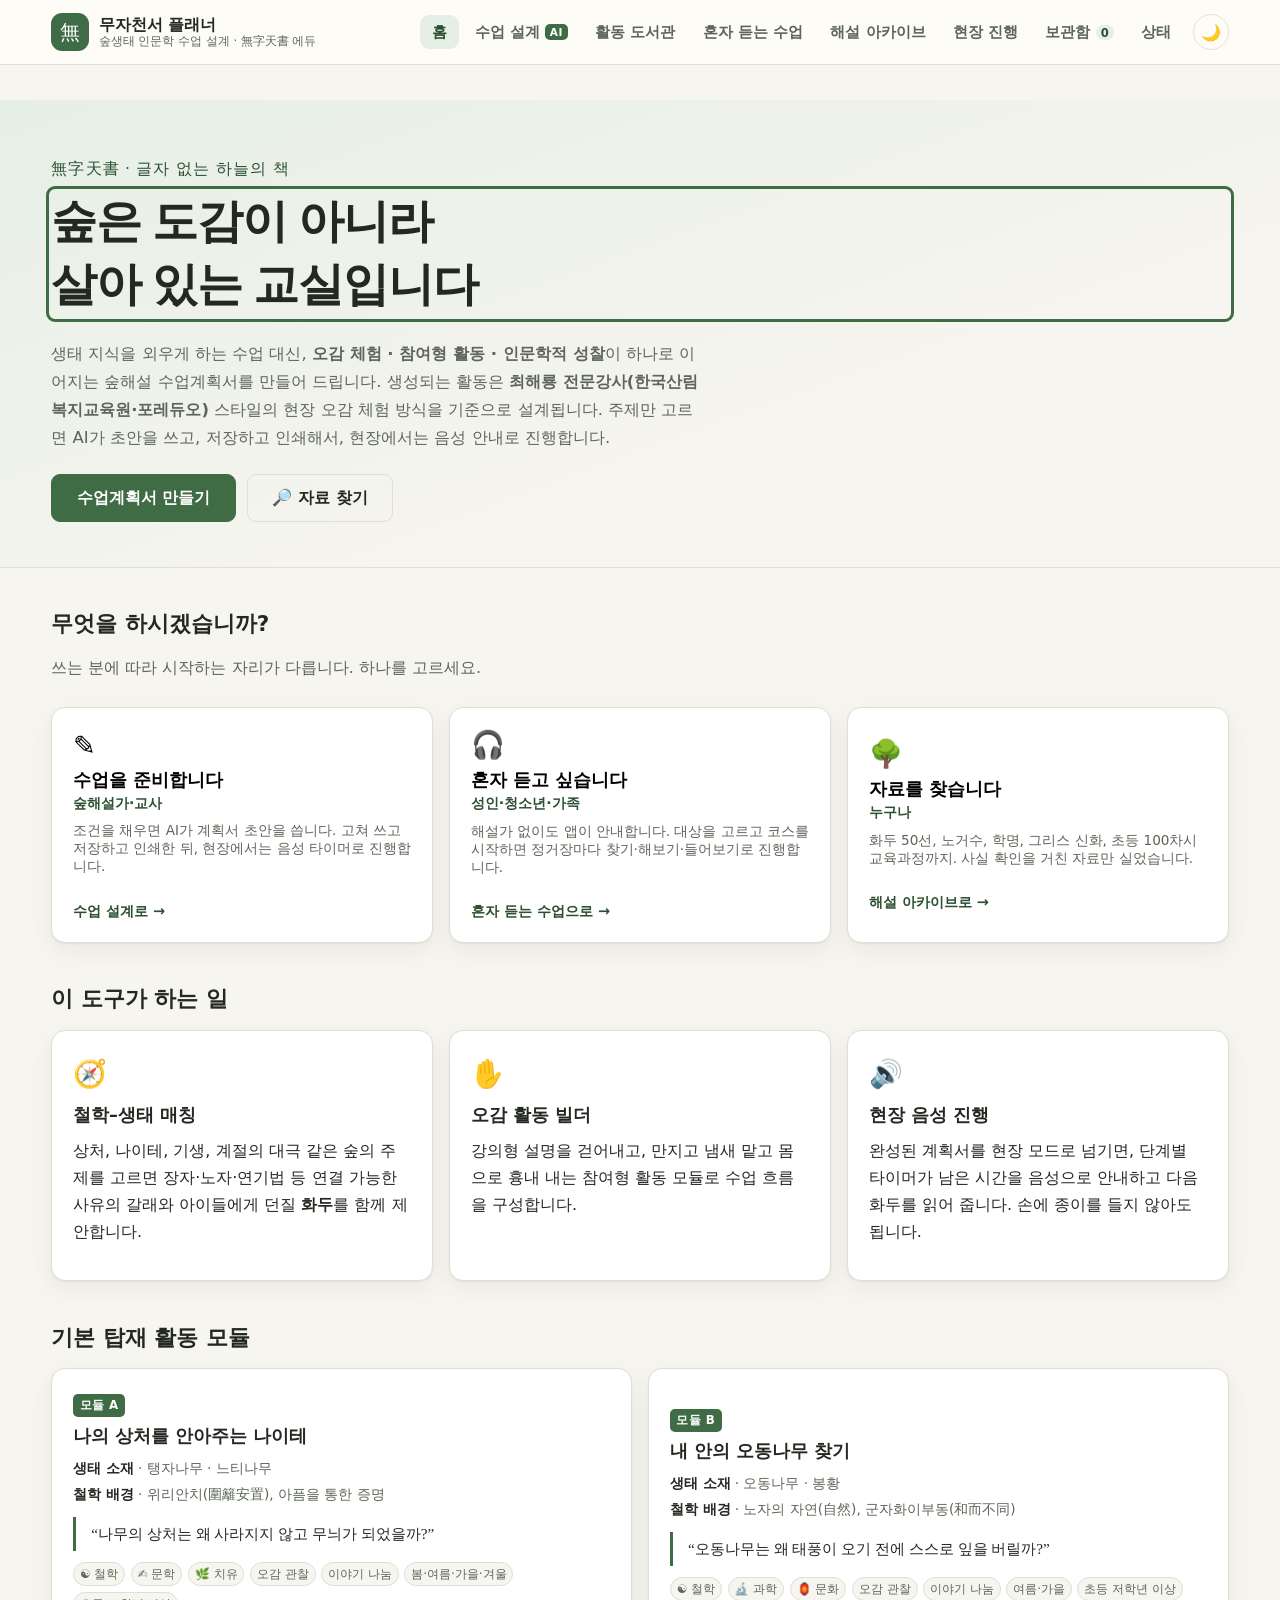
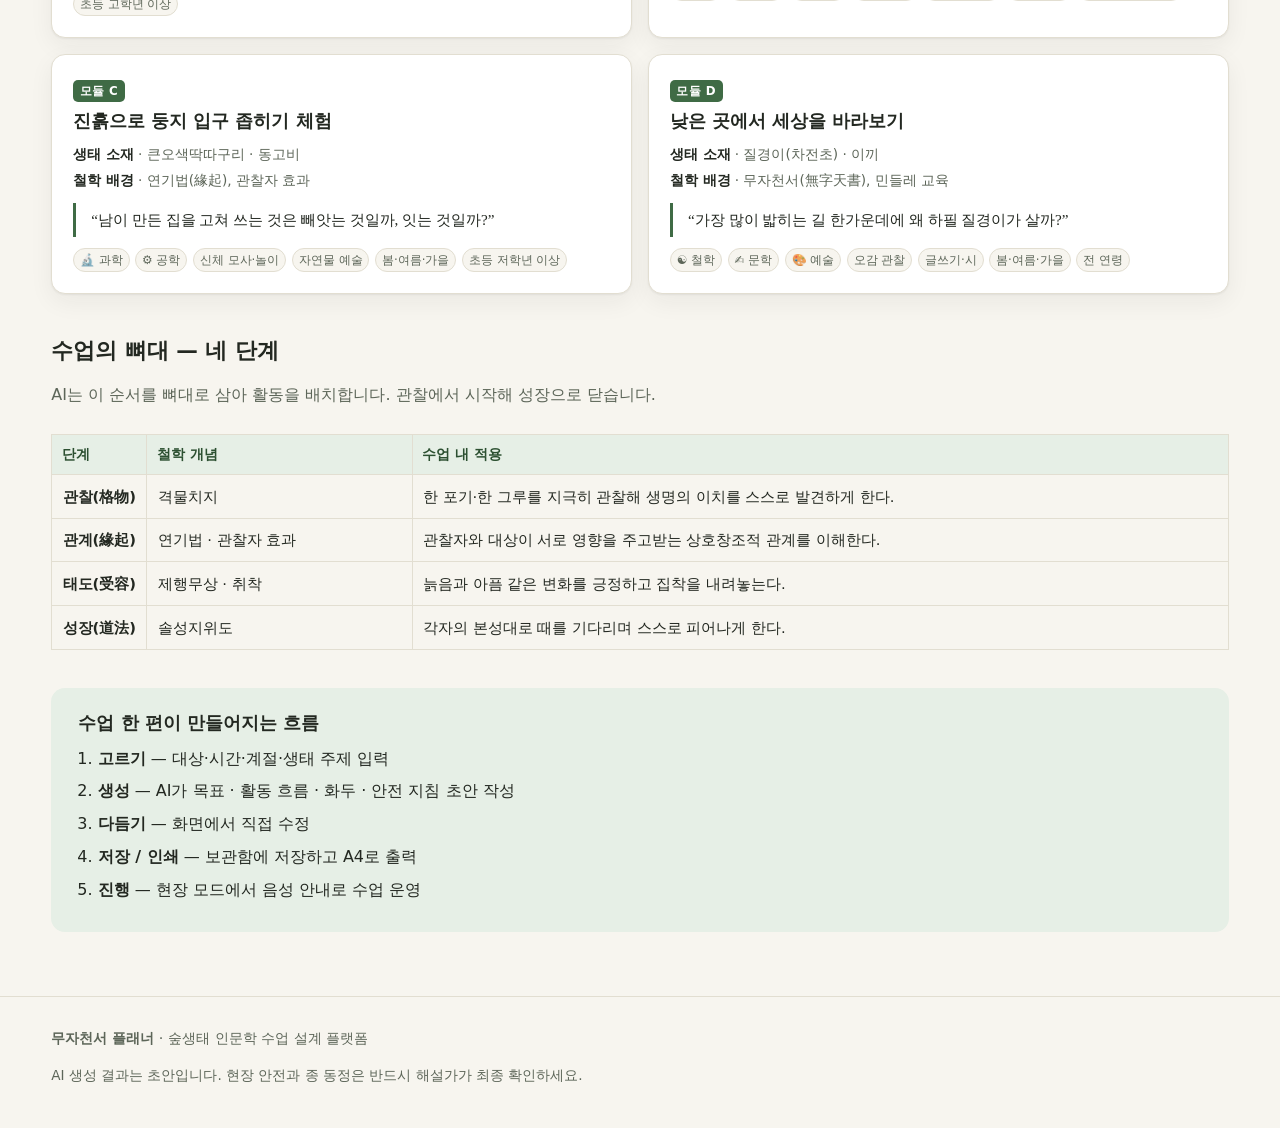
==== commit 29b64f6e: "생성 전/중/후 안내 문구 분리 + 빈 화면·로딩 겹침 결함 수정" ====
--- a/public/index.html
+++ b/public/index.html
@@ -280,15 +280,16 @@
       <div class="panel result" id="resultPanel">
         <div class="result-empty" id="resultEmpty">
           <div class="card-icon">🌿</div>
-          <p>왼쪽 조건을 채우고 <b>수업계획서 생성</b>을 눌러 주세요.<br />
+          <p id="emptyText">왼쪽 조건을 채우고 <b>수업계획서 생성</b>을 눌러 주세요.<br />
              결과가 여기에 나타납니다.</p>
-        </div>
-
-        <div class="result-loading" id="resultLoading" hidden>
+          <p class="hint result-tip" id="emptyTip"></p>
+        </div>
+
+        <div class="result-loading" id="resultLoading" hidden aria-live="polite">
           <div class="spinner"></div>
-          <p id="loadingText">숲을 걷는 중입니다… 수업계획서를 쓰고 있어요.</p>
+          <p id="loadingText">조건을 살펴보고 있습니다.</p>
           <div class="loadbar" aria-hidden="true"><div class="loadbar-fill"></div></div>
-          <p class="hint" id="loadingSub">보통 10~25초가 걸립니다.</p>
+          <p class="hint" id="loadingSub">고른 대상과 장소에 맞는 흐름을 잡는 중입니다.</p>
         </div>
 
         <div class="alert" id="resultError" hidden role="alert">
@@ -298,6 +299,7 @@
         </div>
 
         <div id="resultBody" hidden>
+          <p class="result-done no-print" id="resultDone" aria-live="polite"></p>
           <div class="result-toolbar no-print">
             <button class="btn btn-primary btn-sm" id="btnSave">💾 보관함에 저장</button>
             <button class="btn btn-sm" id="btnPrint">🖨️ 인쇄 / PDF</button>
@@ -347,6 +349,7 @@
 
     <div class="filters no-print" id="libraryFilters">
       <span class="filter-label">활동 유형</span>
+      <span class="count-badge" id="libraryCount" aria-live="polite"></span>
       <button class="pill is-active" data-filter="all">전체</button>
       <button class="pill" data-filter="오감 관찰">오감 관찰</button>
       <button class="pill" data-filter="신체 모사·놀이">신체 모사</button>
@@ -419,9 +422,11 @@
       </div>
       <div class="tab-group tab-group-mark">
         <span class="filter-label">확인의 기록</span>
-        <button class="pill pill-mark" role="tab" aria-selected="false" data-ctab="corrections">✎ 정정 기록 18</button>
-      </div>
-    </div>
+        <button class="pill pill-mark" role="tab" aria-selected="false" data-ctab="corrections">✎ 정정 기록</button>
+      </div>
+    </div>
+
+    <p class="count-line no-print"><span class="count-badge" id="corpusCount" aria-live="polite"></span></p>
 
     <div id="corpusBody"></div>
   </div>
@@ -441,8 +446,13 @@
         </div>
         <div class="field">
           <label for="voiceRate">음성 속도</label>
-          <input type="range" id="voiceRate" min="0.6" max="1.4" step="0.1" value="1" />
-          <p class="hint"><span id="voiceRateVal">1.0</span> 배속</p>
+          <input type="range" id="voiceRate" min="0.6" max="1.4" step="0.05" value="0.95" />
+          <p class="hint"><span id="voiceRateVal">0.95</span> 배속</p>
+        </div>
+        <div class="field">
+          <label for="voiceSelect">목소리</label>
+          <select id="voiceSelect"><option value="">— 기기 기본 —</option></select>
+          <p class="hint">기기에 설치된 한국어 음성 중에서 고릅니다.</p>
         </div>
       </div>
       <label class="switch">
@@ -584,13 +594,9 @@
 <script src="js/planner.js"></script>
 <script src="js/discover.js"></script>
 <script src="js/library.js"></script>
-<script src="js/status.js"></script>
 <script src="js/pwa.js"></script>
-<script src="js/solo.js"></script>
-<script src="js/lessons.js"></script>
-<script src="js/search.js"></script>
-<script src="js/corpus.js"></script>
-<script src="js/field.js"></script>
+<!-- 아래 화면들은 그 화면에 처음 들어갈 때 받습니다 (js/app.js 의 loadSection)
+     js/corpus.js · js/lessons.js · js/search.js · js/solo.js · js/field.js · js/status.js -->
 <script src="js/app.js"></script>
 </body>
 </html>
--- a/public/css/style.css
+++ b/public/css/style.css
@@ -194,9 +194,17 @@
 .is-invalid{border-color:var(--danger) !important; box-shadow:0 0 0 3px rgba(155,44,44,.12);}
 
 .result{min-height:320px;}
+/* [hidden] 이 display 선언에 지지 않도록 — 빈 화면과 로딩이 겹쳐 보이던 문제 */
+[hidden]{display:none !important;}
 .result-empty,.result-loading{
   display:grid; place-items:center; text-align:center;
   min-height:300px; color:var(--text-soft);
+}
+.result-tip{max-width:30rem; margin-top:1.1rem; line-height:1.6;}
+.result-done{
+  margin:0 0 .9rem; padding:.7rem .9rem; border-radius:10px;
+  background:var(--accent-soft); color:var(--text);
+  font-size:.92rem; line-height:1.6;
 }
 .spinner{
   width:38px; height:38px; border-radius:50%;
@@ -628,3 +636,19 @@
   .grid-3{grid-template-columns:1fr;}
   .tab-group .filter-label{min-width:100%; margin-bottom:.15rem;}
 }
+
+/* ---------- 20) 삭제 되돌리기 ---------- */
+.toast-undo{margin-left:.7rem; padding:.25em .8em; border-radius:999px; cursor:pointer;
+  background:transparent; color:inherit; border:1px solid currentColor; font:inherit;
+  font-size:.9em; font-weight:600;}
+.toast-undo:hover{background:rgba(255,255,255,.15);}
+
+/* ---------- 21) 결과 수 배지 ---------- */
+.count-badge{display:inline-block; padding:.15em .7em; border-radius:999px;
+  background:var(--accent-soft); color:var(--accent-strong);
+  font-size:.82rem; font-weight:600; white-space:nowrap;}
+.count-badge:empty{display:none;}
+.count-line{margin:-.4rem 0 1rem;}
+
+/* ---------- 22) 화면 준비 안내 ---------- */
+.section-loading{opacity:.7;}
